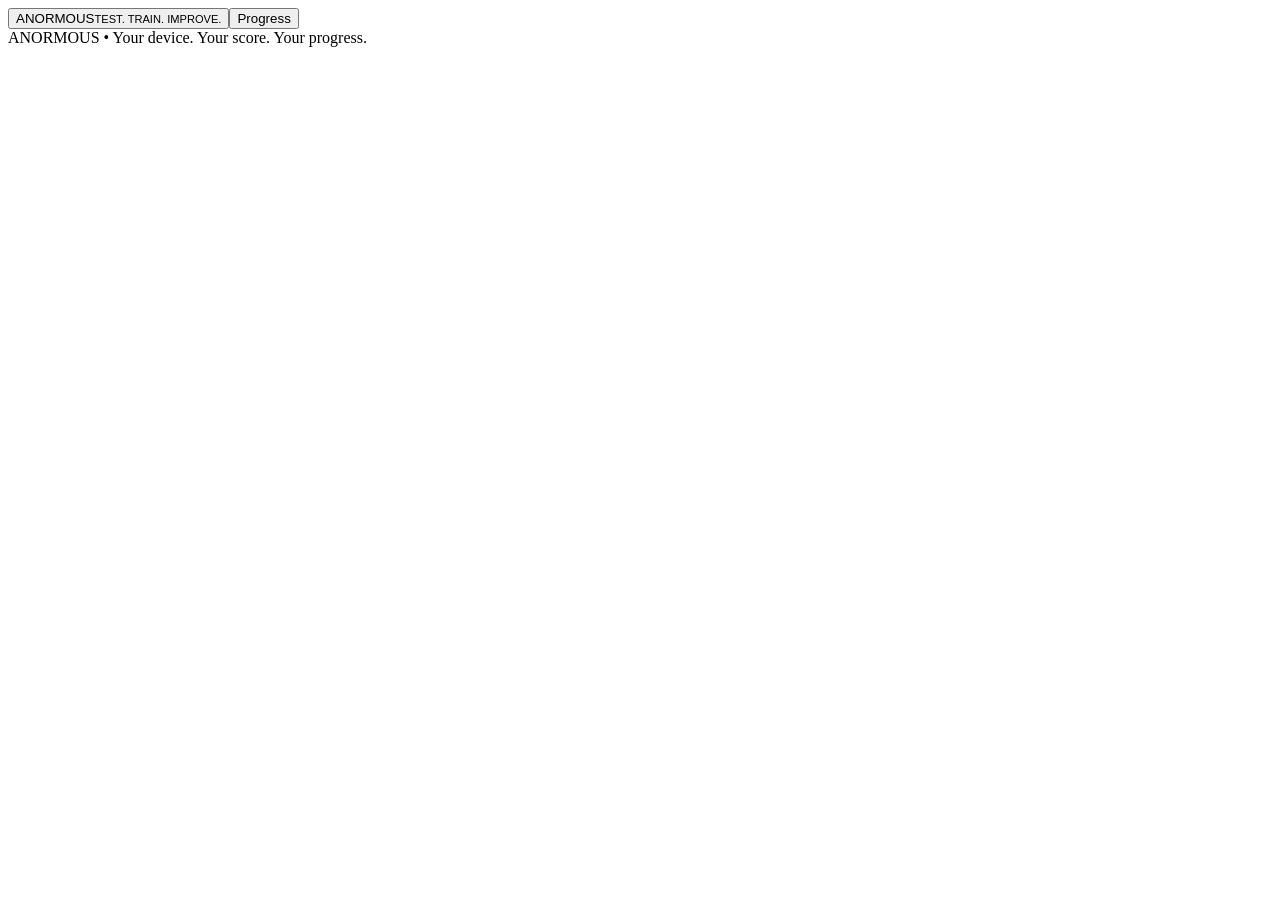
==== index.html @ 0a4dfb82 "Build ANORMOUS V2" ====
<!doctype html><html lang="en"><head><meta charset="utf-8"><meta name="viewport" content="width=device-width,initial-scale=1,viewport-fit=cover"><meta name="theme-color" content="#09060f"><meta name="description" content="ANORMOUS — test your reaction, memory, accuracy and typing. Train weak areas and improve your score."><link rel="manifest" href="manifest.webmanifest"><link rel="stylesheet" href="style.css"><title>ANORMOUS — Test. Train. Improve.</title></head><body><div class="bg"></div><header class="topbar"><button class="brand" data-action="home"><span>ANORMOUS</span><small>TEST. TRAIN. IMPROVE.</small></button><button class="ghost" data-action="progress">Progress</button></header><main id="app"></main><footer>ANORMOUS • Your device. Your score. Your progress.</footer><script src="app.js"></script></body></html>
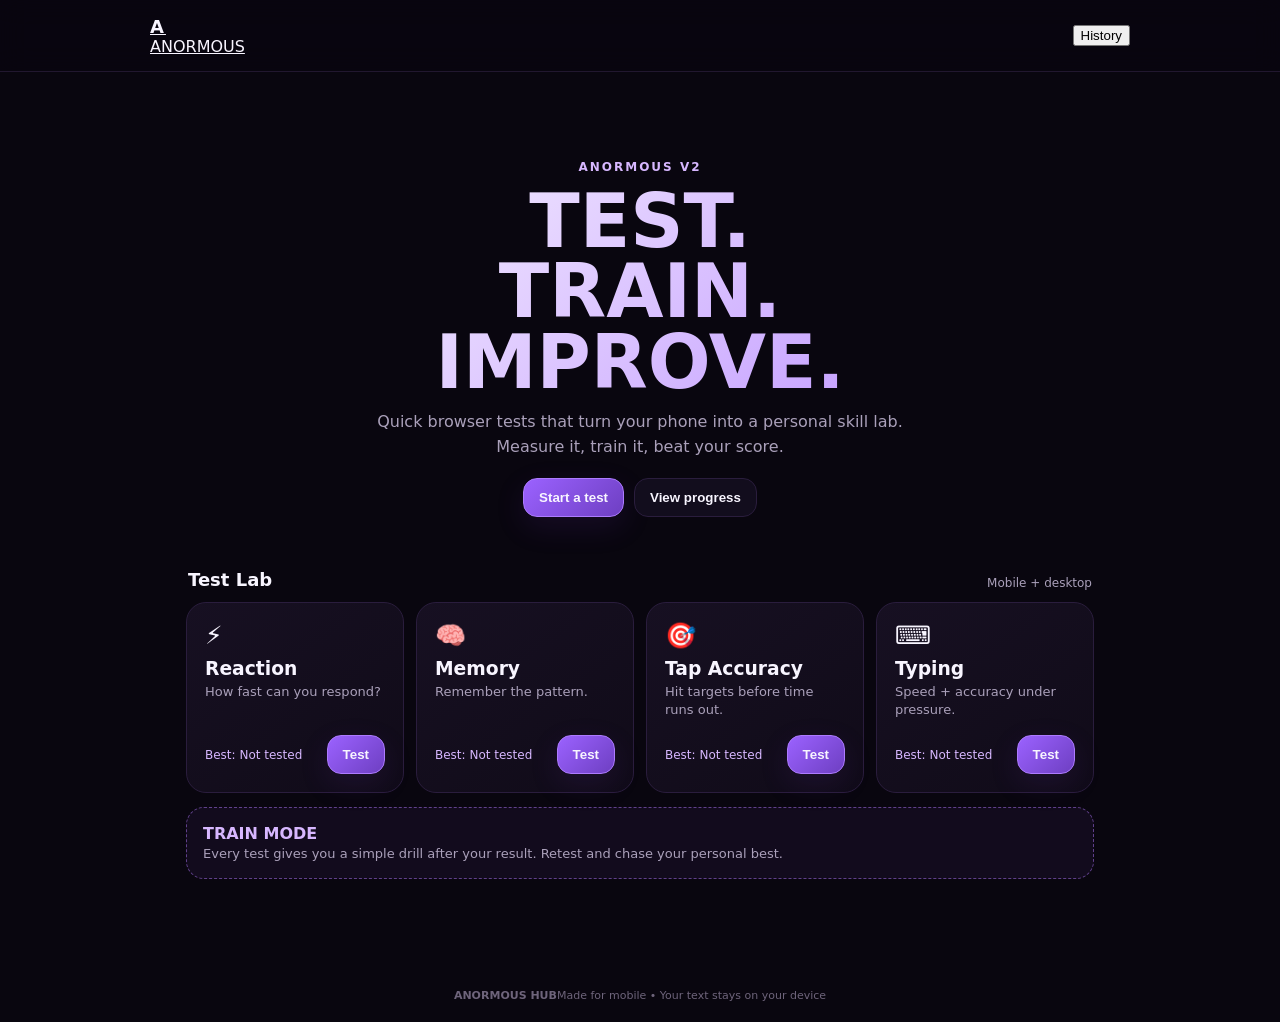
==== commit 98f8b1d1: "Root V2 website" ====
--- a/index.html
+++ b/index.html
@@ -1 +1,22 @@
-<!doctype html><html lang="en"><head><meta charset="utf-8"><meta name="viewport" content="width=device-width,initial-scale=1,viewport-fit=cover"><meta name="theme-color" content="#09060f"><meta name="description" content="ANORMOUS — test your reaction, memory, accuracy and typing. Train weak areas and improve your score."><link rel="manifest" href="manifest.webmanifest"><link rel="stylesheet" href="style.css"><title>ANORMOUS — Test. Train. Improve.</title></head><body><div class="bg"></div><header class="topbar"><button class="brand" data-action="home"><span>ANORMOUS</span><small>TEST. TRAIN. IMPROVE.</small></button><button class="ghost" data-action="progress">Progress</button></header><main id="app"></main><footer>ANORMOUS • Your device. Your score. Your progress.</footer><script src="app.js"></script></body></html>+<!doctype html>
+<html lang="en">
+<head>
+<meta charset="UTF-8">
+<meta name="viewport" content="width=device-width,initial-scale=1,viewport-fit=cover">
+<meta name="theme-color" content="#09070f">
+<title>Anormous Hub — Mobile Tools</title>
+<meta name="description" content="Free mobile-first tools from Anormous: text tools, YouTube tools, speed tests and more.">
+<link rel="stylesheet" href="style.css">
+</head>
+<body>
+<header class="topbar">
+  <a class="brand" href="#" onclick="goHome();return false"><span>A</span> ANORMOUS</a>
+  <button class="history-btn" onclick="toggleHistory()">History</button>
+</header>
+
+<main id="app"></main>
+
+<footer><b>ANORMOUS HUB</b><span>Made for mobile • Your text stays on your device</span></footer>
+<script src="app.js"></script>
+</body>
+</html>
--- a/style.css
+++ b/style.css
@@ -0,0 +1 @@
+:root{--bg:#09060f;--panel:#120d1d;--line:#2a1d3d;--text:#f8f5ff;--muted:#aaa0ba;--accent:#a66cff;--accent2:#d7b7ff}*{box-sizing:border-box}html,body{margin:0;min-height:100%;font-family:Inter,system-ui,-apple-system,Segoe UI,sans-serif;background:var(--bg);color:var(--text)}body{overflow-x:hidden}.bg{position:fixed;inset:0;z-index:-2;background:radial-gradient(circle at 50% 0,#251342 0,transparent 38%),radial-gradient(circle at 100% 80%,#17102c 0,transparent 35%),var(--bg)}.topbar{height:72px;display:flex;align-items:center;justify-content:space-between;padding:12px max(16px,calc((100vw - 980px)/2));border-bottom:1px solid #21172f;background:#09060fcc;backdrop-filter:blur(14px);position:sticky;top:0;z-index:10}.brand{border:0;background:none;color:var(--text);text-align:left;padding:0;cursor:pointer}.brand span{display:block;font-weight:900;letter-spacing:2px;font-size:18px}.brand small{display:block;color:var(--muted);font-size:9px;letter-spacing:2px;margin-top:3px}.ghost,.btn{border:1px solid var(--line);background:var(--panel);color:var(--text);border-radius:14px;padding:11px 15px;font-weight:750;cursor:pointer}.btn{background:linear-gradient(135deg,#9b62ff,#6e3fc2);border-color:#ad7bff;box-shadow:0 10px 30px #6d35bb22}.btn:active,.ghost:active{transform:scale(.98)}main{width:min(940px,100%);margin:auto;padding:28px 16px 90px}.hero{text-align:center;padding:34px 8px 28px}.eyebrow{color:var(--accent2);font-size:12px;font-weight:800;letter-spacing:2px}.hero h1{font-size:clamp(40px,11vw,74px);line-height:.95;margin:12px 0;background:linear-gradient(135deg,#fff,#b88aff);-webkit-background-clip:text;background-clip:text;color:transparent}.hero p{max-width:560px;margin:0 auto;color:var(--muted);line-height:1.6}.section-title{display:flex;align-items:end;justify-content:space-between;margin:24px 2px 12px}.section-title h2{margin:0;font-size:18px}.section-title span{font-size:12px;color:var(--muted)}.grid{display:grid;grid-template-columns:repeat(2,minmax(0,1fr));gap:12px}.card{background:linear-gradient(145deg,#171022,#100b18);border:1px solid var(--line);border-radius:20px;padding:18px;min-height:150px;display:flex;flex-direction:column;justify-content:space-between}.card .icon{font-size:25px}.card h3{margin:8px 0 4px}.card p{margin:0;color:var(--muted);font-size:13px;line-height:1.4}.card .row{display:flex;justify-content:space-between;align-items:center;margin-top:16px}.best{font-size:12px;color:var(--accent2)}.test{max-width:700px;margin:auto;text-align:center}.test-head{display:flex;justify-content:space-between;align-items:center;color:var(--muted);font-size:12px;margin-bottom:16px}.stage{min-height:390px;border:1px solid var(--line);background:#100b18dd;border-radius:26px;padding:28px;display:flex;flex-direction:column;align-items:center;justify-content:center}.stage h2{font-size:30px;margin:0 0 8px}.stage p{color:var(--muted);line-height:1.5}.big{font-size:clamp(56px,16vw,100px);font-weight:900;letter-spacing:-4px}.reaction-pad{width:100%;min-height:300px;border:0;border-radius:22px;background:#171023;color:white;font-size:20px;font-weight:900;cursor:pointer}.reaction-pad.wait{background:#321329}.reaction-pad.go{background:#123622}.target-area{position:relative;width:100%;height:330px;background:#0c0811;border:1px solid var(--line);border-radius:20px;overflow:hidden}.target{position:absolute;width:54px;height:54px;border-radius:50%;border:3px solid #fff;background:var(--accent);box-shadow:0 0 30px #a66cff88;transform:translate(-50%,-50%);cursor:pointer}.memory-grid{display:grid;grid-template-columns:repeat(4,1fr);gap:8px;width:min(360px,100%)}.mem{aspect-ratio:1;border:1px solid var(--line);border-radius:10px;background:#171023;cursor:pointer}.mem.on{background:var(--accent);box-shadow:0 0 22px #a66cff77}.input{width:100%;padding:16px;border:1px solid var(--line);background:#0b0710;color:white;border-radius:14px;font-size:18px;outline:none}.input:focus{border-color:var(--accent)}.result{display:grid}.score{font-size:62px;font-weight:900}.stat{padding:14px;border:1px solid var(--line);border-radius:16px;background:#130d1d;margin:6px 0}.stat b{display:block;font-size:18px}.stat span{color:var(--muted);font-size:12px}.actions{display:flex;gap:10px;flex-wrap:wrap;justify-content:center;margin-top:18px}.progress-list{display:grid;gap:10px;width:100%}.progress-item{display:flex;justify-content:space-between;align-items:center;padding:16px;border:1px solid var(--line);background:var(--panel);border-radius:16px}.progress-item span{color:var(--muted);font-size:12px}.empty{color:var(--muted);text-align:center;padding:30px}.toast{position:fixed;bottom:22px;left:50%;transform:translate(-50%,120px);background:#f7f3ff;color:#100a18;padding:11px 16px;border-radius:999px;font-weight:800;font-size:13px;transition:.25s;z-index:30}.toast.show{transform:translate(-50%,0)}footer{text-align:center;color:#6e647b;font-size:11px;padding:20px}.train{border:1px dashed #60408b;background:#120b1d;border-radius:18px;padding:16px;margin-top:14px}.train b{color:var(--accent2)}@media(min-width:700px){.grid{grid-template-columns:repeat(4,1fr)}.hero{padding-top:60px}.card{min-height:175px}}@media(max-width:480px){main{padding-left:12px;padding-right:12px}.grid{gap:9px}.card{padding:14px;min-height:160px}.card h3{font-size:15px}.card p{font-size:12px}.stage{padding:18px;min-height:410px}.reaction-pad{min-height:320px}.memory-grid{gap:6px}}
